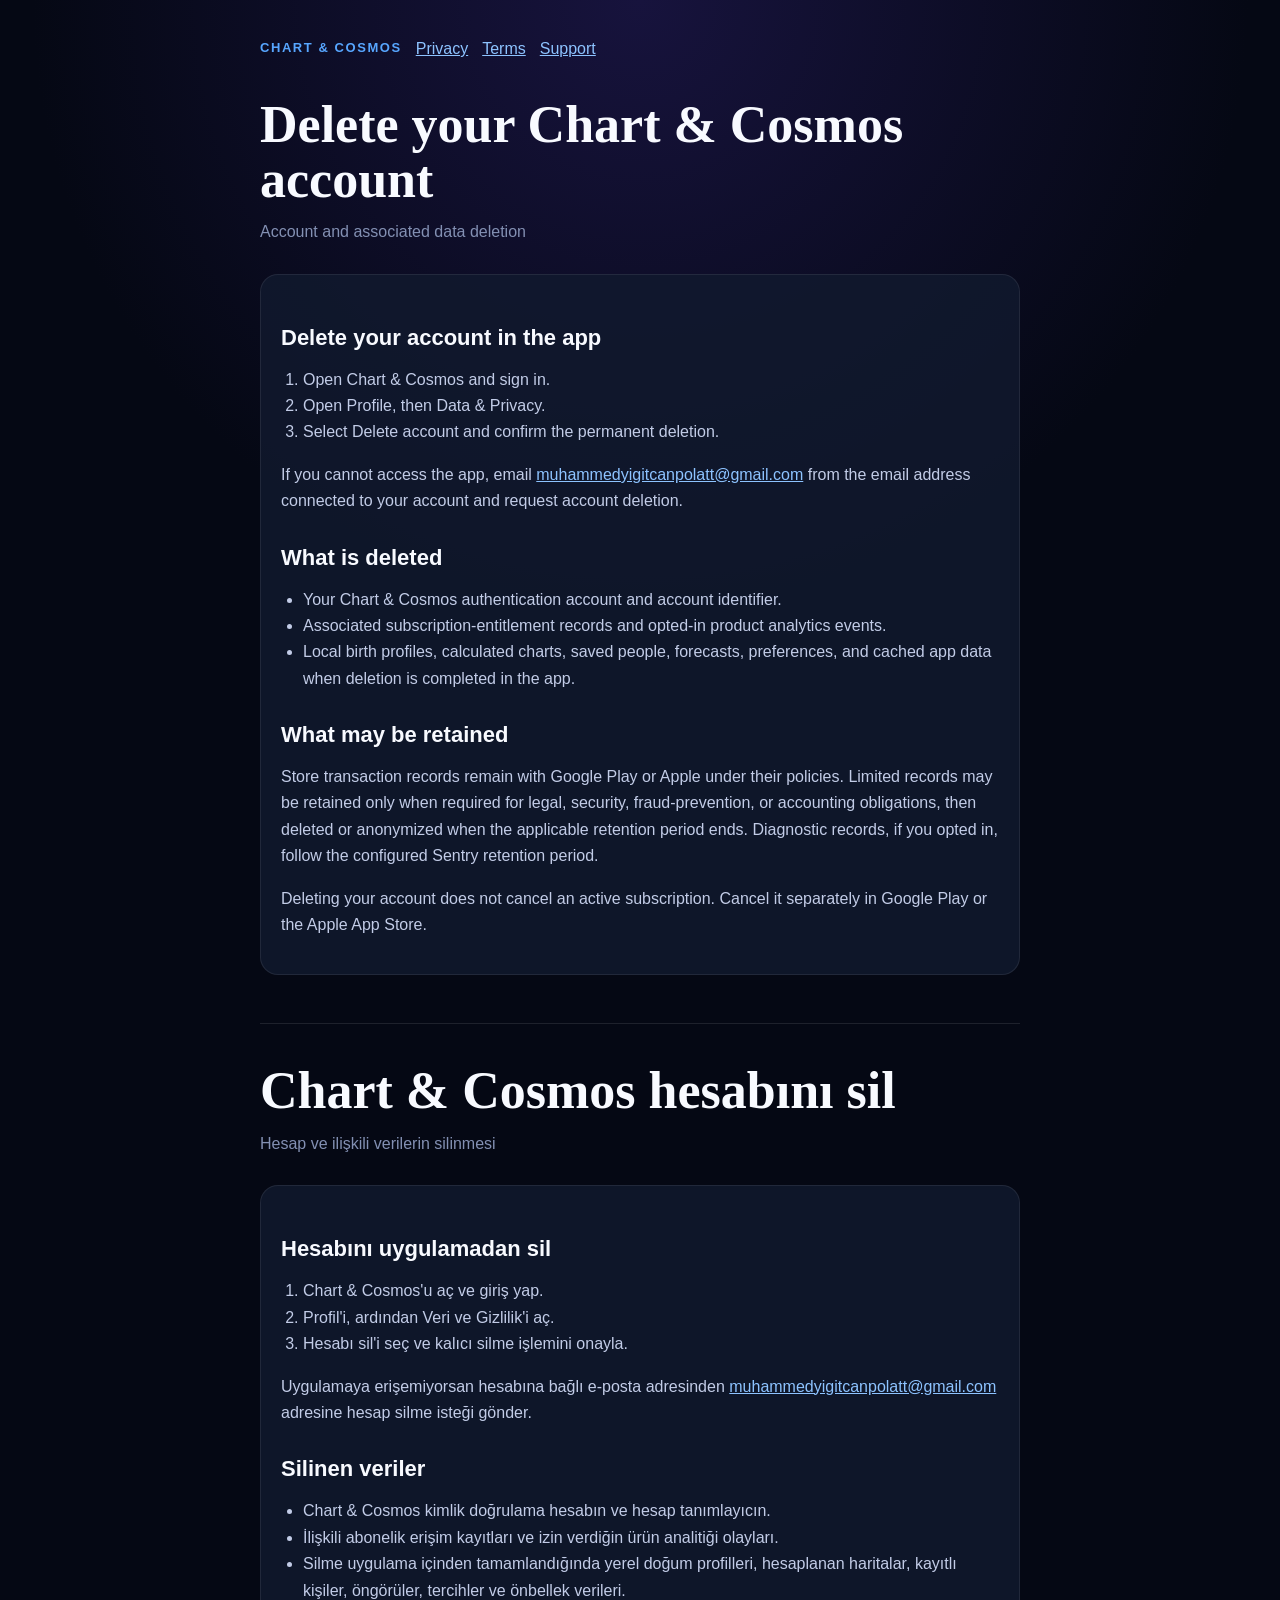
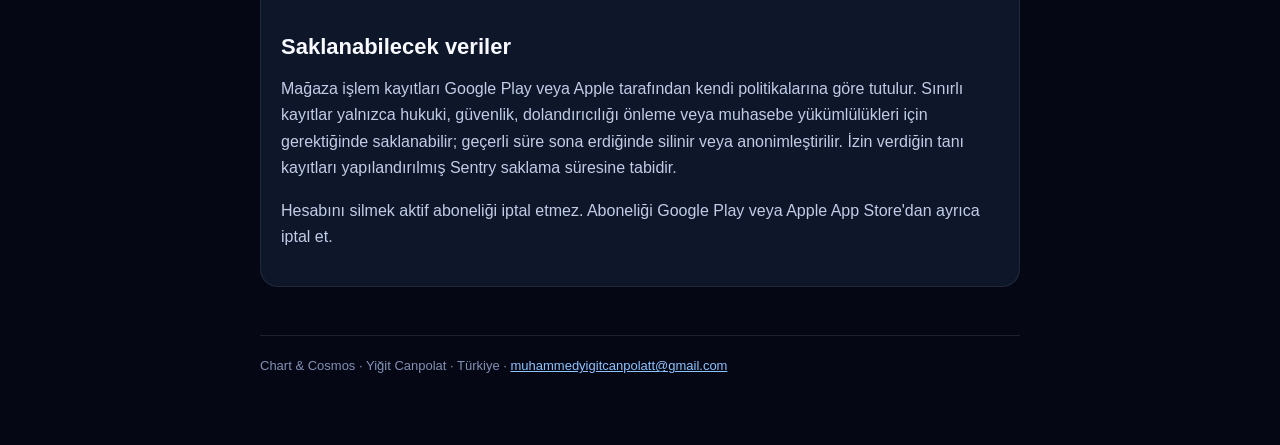
==== delete-account.html @ 37384696 "Add Chart & Cosmos account deletion page" ====
<!doctype html>
<html lang="en">
<head>
  <meta charset="utf-8">
  <meta name="viewport" content="width=device-width, initial-scale=1">
  <meta name="color-scheme" content="dark">
  <title>Delete your account / Hesabını sil — Chart &amp; Cosmos</title>
  <style>
    :root { color-scheme: dark; font-family: -apple-system, BlinkMacSystemFont, "Segoe UI", sans-serif; background: #050814; color: #f8faff; }
    * { box-sizing: border-box; }
    body { margin: 0; background: radial-gradient(circle at top, #17133d 0, #050814 38rem); }
    main { width: min(760px, calc(100% - 32px)); margin: 0 auto; padding: 40px 0 72px; }
    nav { display: flex; flex-wrap: wrap; gap: 14px; margin: 0 0 40px; }
    nav a, a { color: #8dc3ff; }
    .brand { color: #57a6ff; font-size: 13px; font-weight: 700; letter-spacing: .12em; text-decoration: none; }
    h1 { font-family: Georgia, serif; font-size: clamp(32px, 7vw, 52px); line-height: 1.05; margin: 0 0 12px; }
    h2 { font-size: 22px; margin: 30px 0 12px; }
    p, li { color: #c2cce7; font-size: 16px; line-height: 1.65; }
    ol, ul { padding-left: 22px; }
    .meta { color: #8390b3; margin: 0 0 28px; }
    .language { border-top: 1px solid rgba(255,255,255,.1); margin-top: 48px; padding-top: 40px; }
    .card { background: rgba(18,26,47,.82); border: 1px solid rgba(255,255,255,.08); border-radius: 18px; padding: 20px; }
    footer { border-top: 1px solid rgba(255,255,255,.1); color: #8390b3; font-size: 13px; margin-top: 48px; padding-top: 22px; }
  </style>
</head>
<body>
  <main>
    <nav aria-label="Legal navigation">
      <a class="brand" href="/astria-legal/">CHART &amp; COSMOS</a>
      <a href="/astria-legal/privacy.html">Privacy</a>
      <a href="/astria-legal/terms.html">Terms</a>
      <a href="/astria-legal/support.html">Support</a>
    </nav>

    <h1>Delete your Chart &amp; Cosmos account</h1>
    <p class="meta">Account and associated data deletion</p>
    <div class="card">
      <h2>Delete your account in the app</h2>
      <ol>
        <li>Open Chart &amp; Cosmos and sign in.</li>
        <li>Open Profile, then Data &amp; Privacy.</li>
        <li>Select Delete account and confirm the permanent deletion.</li>
      </ol>
      <p>If you cannot access the app, email <a href="mailto:muhammedyigitcanpolatt@gmail.com?subject=Chart%20%26%20Cosmos%20account%20deletion">muhammedyigitcanpolatt@gmail.com</a> from the email address connected to your account and request account deletion.</p>

      <h2>What is deleted</h2>
      <ul>
        <li>Your Chart &amp; Cosmos authentication account and account identifier.</li>
        <li>Associated subscription-entitlement records and opted-in product analytics events.</li>
        <li>Local birth profiles, calculated charts, saved people, forecasts, preferences, and cached app data when deletion is completed in the app.</li>
      </ul>

      <h2>What may be retained</h2>
      <p>Store transaction records remain with Google Play or Apple under their policies. Limited records may be retained only when required for legal, security, fraud-prevention, or accounting obligations, then deleted or anonymized when the applicable retention period ends. Diagnostic records, if you opted in, follow the configured Sentry retention period.</p>
      <p>Deleting your account does not cancel an active subscription. Cancel it separately in Google Play or the Apple App Store.</p>
    </div>

    <section class="language" lang="tr">
      <h1>Chart &amp; Cosmos hesabını sil</h1>
      <p class="meta">Hesap ve ilişkili verilerin silinmesi</p>
      <div class="card">
        <h2>Hesabını uygulamadan sil</h2>
        <ol>
          <li>Chart &amp; Cosmos'u aç ve giriş yap.</li>
          <li>Profil'i, ardından Veri ve Gizlilik'i aç.</li>
          <li>Hesabı sil'i seç ve kalıcı silme işlemini onayla.</li>
        </ol>
        <p>Uygulamaya erişemiyorsan hesabına bağlı e-posta adresinden <a href="mailto:muhammedyigitcanpolatt@gmail.com?subject=Chart%20%26%20Cosmos%20hesap%20silme">muhammedyigitcanpolatt@gmail.com</a> adresine hesap silme isteği gönder.</p>

        <h2>Silinen veriler</h2>
        <ul>
          <li>Chart &amp; Cosmos kimlik doğrulama hesabın ve hesap tanımlayıcın.</li>
          <li>İlişkili abonelik erişim kayıtları ve izin verdiğin ürün analitiği olayları.</li>
          <li>Silme uygulama içinden tamamlandığında yerel doğum profilleri, hesaplanan haritalar, kayıtlı kişiler, öngörüler, tercihler ve önbellek verileri.</li>
        </ul>

        <h2>Saklanabilecek veriler</h2>
        <p>Mağaza işlem kayıtları Google Play veya Apple tarafından kendi politikalarına göre tutulur. Sınırlı kayıtlar yalnızca hukuki, güvenlik, dolandırıcılığı önleme veya muhasebe yükümlülükleri için gerektiğinde saklanabilir; geçerli süre sona erdiğinde silinir veya anonimleştirilir. İzin verdiğin tanı kayıtları yapılandırılmış Sentry saklama süresine tabidir.</p>
        <p>Hesabını silmek aktif aboneliği iptal etmez. Aboneliği Google Play veya Apple App Store'dan ayrıca iptal et.</p>
      </div>
    </section>

    <footer>Chart &amp; Cosmos · Yiğit Canpolat · Türkiye · <a href="mailto:muhammedyigitcanpolatt@gmail.com">muhammedyigitcanpolatt@gmail.com</a></footer>
  </main>
</body>
</html>
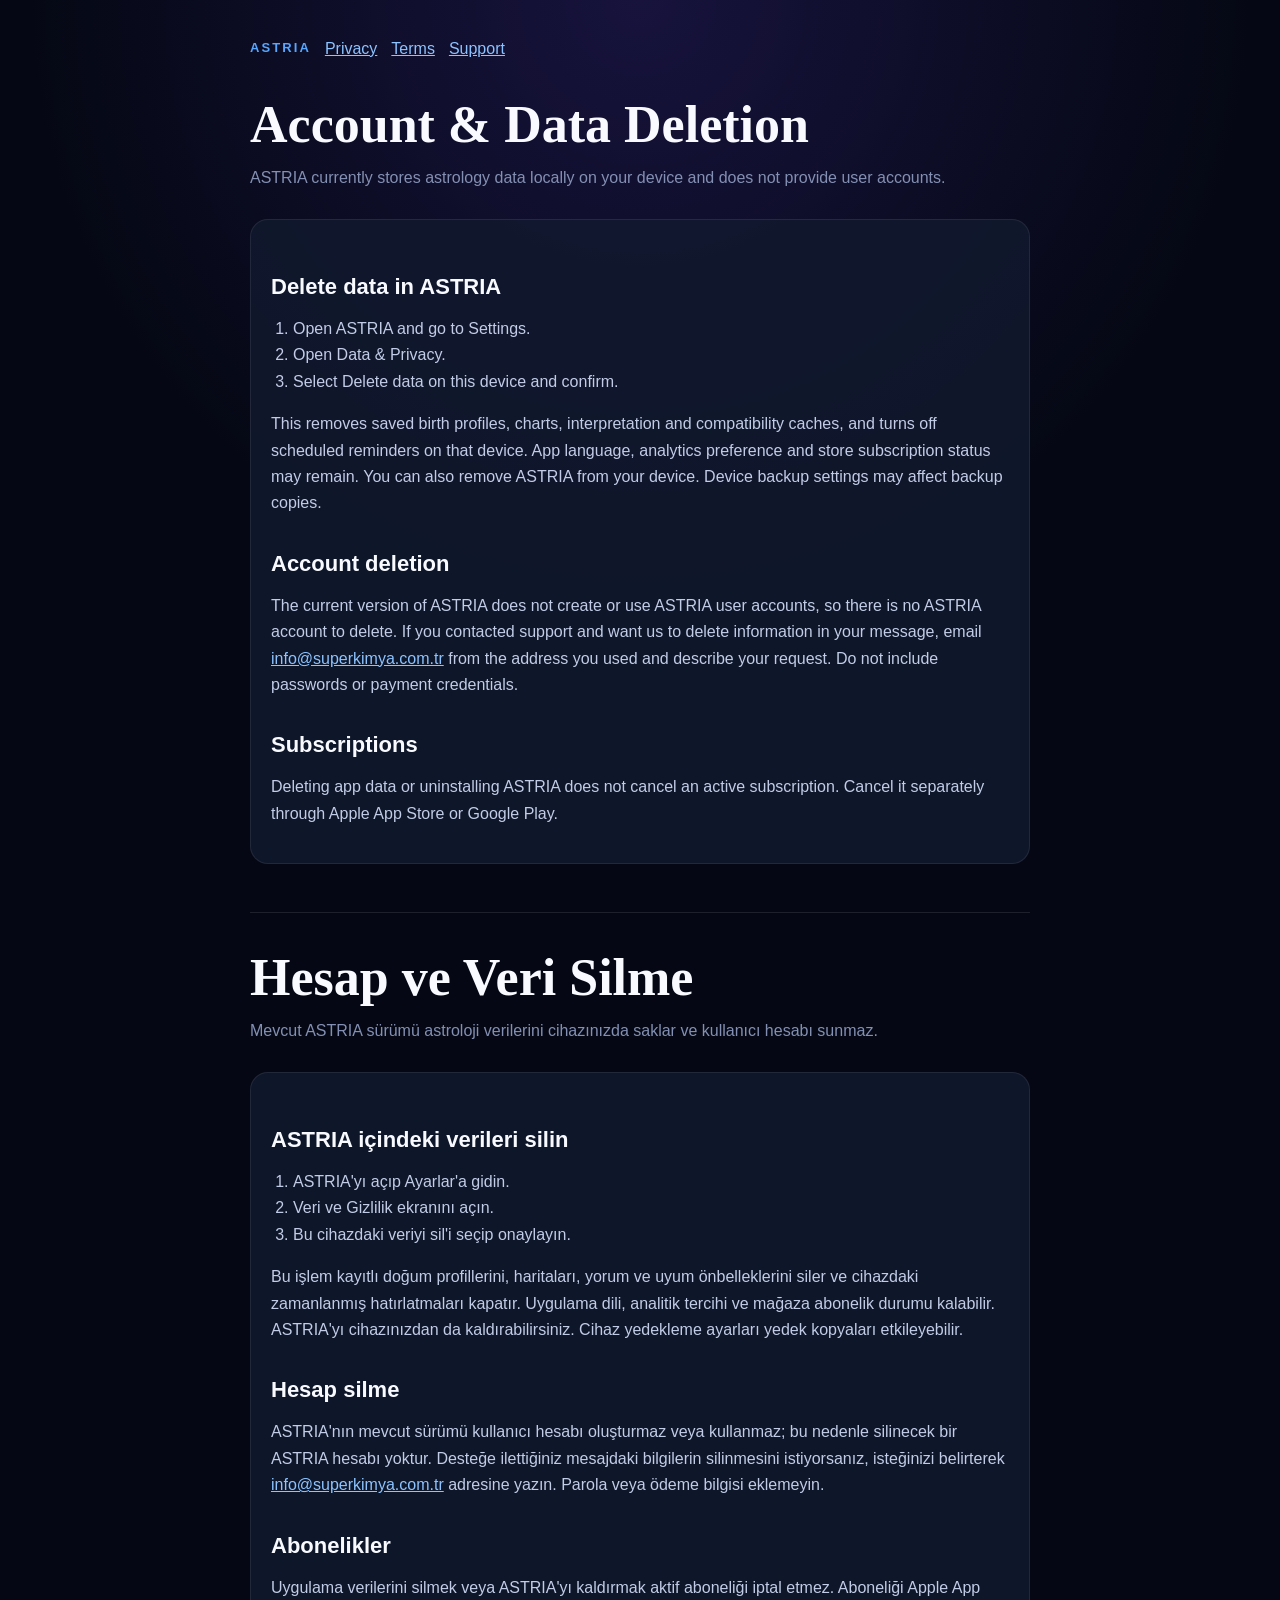
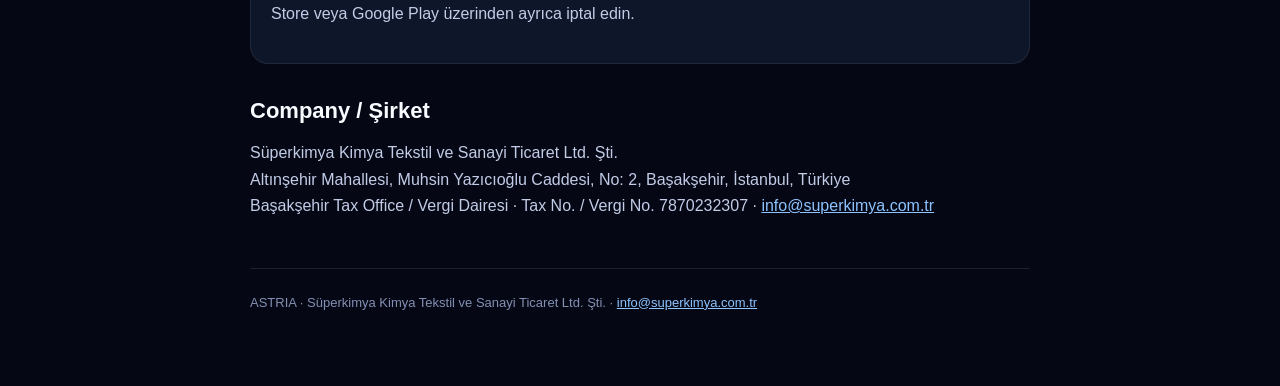
==== commit 521b272a: "Update ASTRIA legal pages for Superkimya and Android" ====
--- a/delete-account.html
+++ b/delete-account.html
@@ -4,83 +4,53 @@
   <meta charset="utf-8">
   <meta name="viewport" content="width=device-width, initial-scale=1">
   <meta name="color-scheme" content="dark">
-  <title>Delete your account / Hesabını sil — Chart &amp; Cosmos</title>
-  <style>
-    :root { color-scheme: dark; font-family: -apple-system, BlinkMacSystemFont, "Segoe UI", sans-serif; background: #050814; color: #f8faff; }
-    * { box-sizing: border-box; }
-    body { margin: 0; background: radial-gradient(circle at top, #17133d 0, #050814 38rem); }
-    main { width: min(760px, calc(100% - 32px)); margin: 0 auto; padding: 40px 0 72px; }
-    nav { display: flex; flex-wrap: wrap; gap: 14px; margin: 0 0 40px; }
-    nav a, a { color: #8dc3ff; }
-    .brand { color: #57a6ff; font-size: 13px; font-weight: 700; letter-spacing: .12em; text-decoration: none; }
-    h1 { font-family: Georgia, serif; font-size: clamp(32px, 7vw, 52px); line-height: 1.05; margin: 0 0 12px; }
-    h2 { font-size: 22px; margin: 30px 0 12px; }
-    p, li { color: #c2cce7; font-size: 16px; line-height: 1.65; }
-    ol, ul { padding-left: 22px; }
-    .meta { color: #8390b3; margin: 0 0 28px; }
-    .language { border-top: 1px solid rgba(255,255,255,.1); margin-top: 48px; padding-top: 40px; }
-    .card { background: rgba(18,26,47,.82); border: 1px solid rgba(255,255,255,.08); border-radius: 18px; padding: 20px; }
-    footer { border-top: 1px solid rgba(255,255,255,.1); color: #8390b3; font-size: 13px; margin-top: 48px; padding-top: 22px; }
-  </style>
+  <meta name="description" content="How to delete ASTRIA data stored on your device.">
+  <title>Account &amp; Data Deletion / Hesap ve Veri Silme - ASTRIA</title>
+  <link rel="stylesheet" href="./site.css">
 </head>
 <body>
   <main>
     <nav aria-label="Legal navigation">
-      <a class="brand" href="/astria-legal/">CHART &amp; COSMOS</a>
-      <a href="/astria-legal/privacy.html">Privacy</a>
-      <a href="/astria-legal/terms.html">Terms</a>
-      <a href="/astria-legal/support.html">Support</a>
+      <a class="brand" href="./">ASTRIA</a>
+      <a href="./privacy.html">Privacy</a>
+      <a href="./terms.html">Terms</a>
+      <a href="./support.html">Support</a>
     </nav>
-
-    <h1>Delete your Chart &amp; Cosmos account</h1>
-    <p class="meta">Account and associated data deletion</p>
+    <h1>Account &amp; Data Deletion</h1>
+    <p class="meta">ASTRIA currently stores astrology data locally on your device and does not provide user accounts.</p>
     <div class="card">
-      <h2>Delete your account in the app</h2>
+      <h2>Delete data in ASTRIA</h2>
       <ol>
-        <li>Open Chart &amp; Cosmos and sign in.</li>
-        <li>Open Profile, then Data &amp; Privacy.</li>
-        <li>Select Delete account and confirm the permanent deletion.</li>
+        <li>Open ASTRIA and go to Settings.</li>
+        <li>Open Data &amp; Privacy.</li>
+        <li>Select Delete data on this device and confirm.</li>
       </ol>
-      <p>If you cannot access the app, email <a href="mailto:muhammedyigitcanpolatt@gmail.com?subject=Chart%20%26%20Cosmos%20account%20deletion">muhammedyigitcanpolatt@gmail.com</a> from the email address connected to your account and request account deletion.</p>
-
-      <h2>What is deleted</h2>
-      <ul>
-        <li>Your Chart &amp; Cosmos authentication account and account identifier.</li>
-        <li>Associated subscription-entitlement records and opted-in product analytics events.</li>
-        <li>Local birth profiles, calculated charts, saved people, forecasts, preferences, and cached app data when deletion is completed in the app.</li>
-      </ul>
-
-      <h2>What may be retained</h2>
-      <p>Store transaction records remain with Google Play or Apple under their policies. Limited records may be retained only when required for legal, security, fraud-prevention, or accounting obligations, then deleted or anonymized when the applicable retention period ends. Diagnostic records, if you opted in, follow the configured Sentry retention period.</p>
-      <p>Deleting your account does not cancel an active subscription. Cancel it separately in Google Play or the Apple App Store.</p>
+      <p>This removes saved birth profiles, charts, interpretation and compatibility caches, and turns off scheduled reminders on that device. App language, analytics preference and store subscription status may remain. You can also remove ASTRIA from your device. Device backup settings may affect backup copies.</p>
+      <h2>Account deletion</h2>
+      <p>The current version of ASTRIA does not create or use ASTRIA user accounts, so there is no ASTRIA account to delete. If you contacted support and want us to delete information in your message, email <a href="mailto:info@superkimya.com.tr?subject=ASTRIA%20privacy%20request">info@superkimya.com.tr</a> from the address you used and describe your request. Do not include passwords or payment credentials.</p>
+      <h2>Subscriptions</h2>
+      <p>Deleting app data or uninstalling ASTRIA does not cancel an active subscription. Cancel it separately through Apple App Store or Google Play.</p>
     </div>
-
     <section class="language" lang="tr">
-      <h1>Chart &amp; Cosmos hesabını sil</h1>
-      <p class="meta">Hesap ve ilişkili verilerin silinmesi</p>
+      <h1>Hesap ve Veri Silme</h1>
+      <p class="meta">Mevcut ASTRIA sürümü astroloji verilerini cihazınızda saklar ve kullanıcı hesabı sunmaz.</p>
       <div class="card">
-        <h2>Hesabını uygulamadan sil</h2>
+        <h2>ASTRIA içindeki verileri silin</h2>
         <ol>
-          <li>Chart &amp; Cosmos'u aç ve giriş yap.</li>
-          <li>Profil'i, ardından Veri ve Gizlilik'i aç.</li>
-          <li>Hesabı sil'i seç ve kalıcı silme işlemini onayla.</li>
+          <li>ASTRIA'yı açıp Ayarlar'a gidin.</li>
+          <li>Veri ve Gizlilik ekranını açın.</li>
+          <li>Bu cihazdaki veriyi sil'i seçip onaylayın.</li>
         </ol>
-        <p>Uygulamaya erişemiyorsan hesabına bağlı e-posta adresinden <a href="mailto:muhammedyigitcanpolatt@gmail.com?subject=Chart%20%26%20Cosmos%20hesap%20silme">muhammedyigitcanpolatt@gmail.com</a> adresine hesap silme isteği gönder.</p>
-
-        <h2>Silinen veriler</h2>
-        <ul>
-          <li>Chart &amp; Cosmos kimlik doğrulama hesabın ve hesap tanımlayıcın.</li>
-          <li>İlişkili abonelik erişim kayıtları ve izin verdiğin ürün analitiği olayları.</li>
-          <li>Silme uygulama içinden tamamlandığında yerel doğum profilleri, hesaplanan haritalar, kayıtlı kişiler, öngörüler, tercihler ve önbellek verileri.</li>
-        </ul>
-
-        <h2>Saklanabilecek veriler</h2>
-        <p>Mağaza işlem kayıtları Google Play veya Apple tarafından kendi politikalarına göre tutulur. Sınırlı kayıtlar yalnızca hukuki, güvenlik, dolandırıcılığı önleme veya muhasebe yükümlülükleri için gerektiğinde saklanabilir; geçerli süre sona erdiğinde silinir veya anonimleştirilir. İzin verdiğin tanı kayıtları yapılandırılmış Sentry saklama süresine tabidir.</p>
-        <p>Hesabını silmek aktif aboneliği iptal etmez. Aboneliği Google Play veya Apple App Store'dan ayrıca iptal et.</p>
+        <p>Bu işlem kayıtlı doğum profillerini, haritaları, yorum ve uyum önbelleklerini siler ve cihazdaki zamanlanmış hatırlatmaları kapatır. Uygulama dili, analitik tercihi ve mağaza abonelik durumu kalabilir. ASTRIA'yı cihazınızdan da kaldırabilirsiniz. Cihaz yedekleme ayarları yedek kopyaları etkileyebilir.</p>
+        <h2>Hesap silme</h2>
+        <p>ASTRIA'nın mevcut sürümü kullanıcı hesabı oluşturmaz veya kullanmaz; bu nedenle silinecek bir ASTRIA hesabı yoktur. Desteğe ilettiğiniz mesajdaki bilgilerin silinmesini istiyorsanız, isteğinizi belirterek <a href="mailto:info@superkimya.com.tr?subject=ASTRIA%20gizlilik%20talebi">info@superkimya.com.tr</a> adresine yazın. Parola veya ödeme bilgisi eklemeyin.</p>
+        <h2>Abonelikler</h2>
+        <p>Uygulama verilerini silmek veya ASTRIA'yı kaldırmak aktif aboneliği iptal etmez. Aboneliği Apple App Store veya Google Play üzerinden ayrıca iptal edin.</p>
       </div>
     </section>
-
-    <footer>Chart &amp; Cosmos · Yiğit Canpolat · Türkiye · <a href="mailto:muhammedyigitcanpolatt@gmail.com">muhammedyigitcanpolatt@gmail.com</a></footer>
+    <h2>Company / Şirket</h2>
+    <p>Süperkimya Kimya Tekstil ve Sanayi Ticaret Ltd. Şti.<br>Altınşehir Mahallesi, Muhsin Yazıcıoğlu Caddesi, No: 2, Başakşehir, İstanbul, Türkiye<br>Başakşehir Tax Office / Vergi Dairesi · Tax No. / Vergi No. 7870232307 · <a href="mailto:info@superkimya.com.tr">info@superkimya.com.tr</a></p>
+    <footer>ASTRIA · Süperkimya Kimya Tekstil ve Sanayi Ticaret Ltd. Şti. · <a href="mailto:info@superkimya.com.tr">info@superkimya.com.tr</a></footer>
   </main>
 </body>
 </html>
--- a/site.css
+++ b/site.css
@@ -0,0 +1,29 @@
+:root {
+  color-scheme: dark;
+  font-family: -apple-system, BlinkMacSystemFont, "Segoe UI", sans-serif;
+  background: #050814;
+  color: #f8faff;
+}
+* { box-sizing: border-box; }
+body { margin: 0; background: radial-gradient(circle at top, #17133d 0, #050814 38rem); }
+main { width: min(780px, calc(100% - 32px)); margin: 0 auto; padding: 40px 0 72px; }
+nav { display: flex; flex-wrap: wrap; gap: 14px; margin: 0 0 40px; }
+nav a, a { color: #8dc3ff; }
+.brand { color: #57a6ff; font-size: 13px; font-weight: 700; letter-spacing: .16em; text-decoration: none; }
+h1 { font-family: Georgia, serif; font-size: clamp(32px, 7vw, 52px); line-height: 1.05; margin: 0 0 12px; }
+h2 { font-size: 22px; margin: 34px 0 12px; }
+h3 { font-size: 17px; margin: 24px 0 8px; }
+p, li, dd { color: #c2cce7; font-size: 16px; line-height: 1.65; }
+ul, ol { padding-left: 22px; }
+.meta { color: #8390b3; margin: 0 0 28px; }
+.language { border-top: 1px solid rgba(255,255,255,.1); margin-top: 48px; padding-top: 38px; }
+.card { background: rgba(18,26,47,.82); border: 1px solid rgba(255,255,255,.08); border-radius: 18px; padding: 20px; margin: 18px 0; }
+.company { display: grid; grid-template-columns: minmax(130px, 1fr) 2fr; gap: 8px 18px; }
+.company dt { color: #8390b3; }
+.company dd { margin: 0; }
+.link-list { display: flex; flex-wrap: wrap; gap: 12px 20px; }
+footer { border-top: 1px solid rgba(255,255,255,.1); color: #8390b3; font-size: 13px; margin-top: 48px; padding-top: 22px; line-height: 1.8; }
+@media (max-width: 520px) {
+  .company { grid-template-columns: 1fr; gap: 2px; }
+  .company dd { margin-bottom: 10px; }
+}
